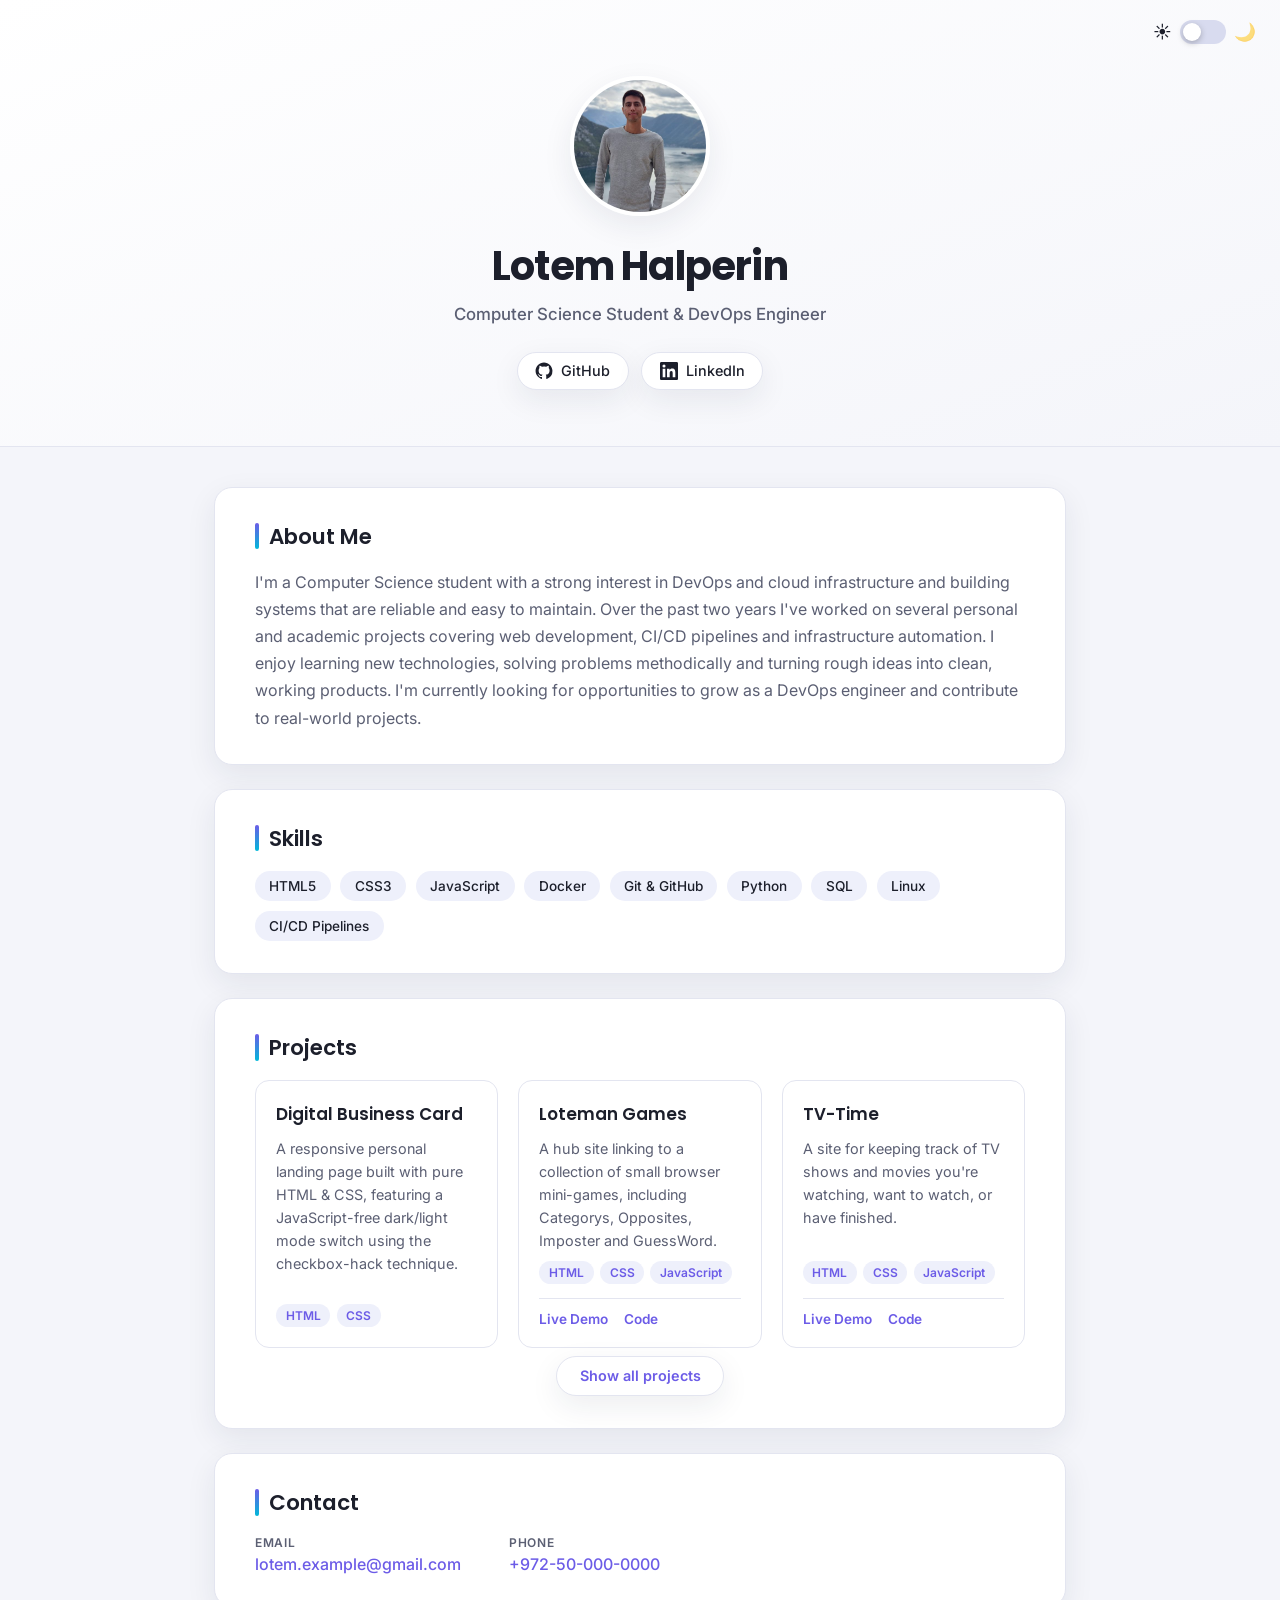
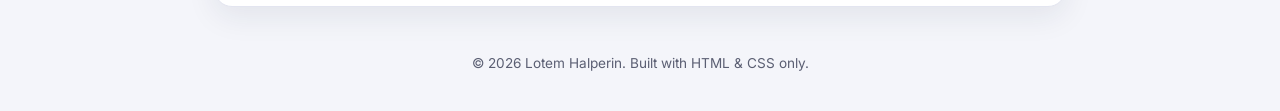
==== index.html @ c61ab8fe "init woww" ====
<!DOCTYPE html>
<html lang="en">
<head>
  <meta charset="UTF-8">
  <meta name="viewport" content="width=device-width, initial-scale=1.0">
  <title>Lotem Halperin | Digital Business Card</title>
  <meta name="description" content="Digital business card for Lotem Halperin, Computer Science student and DevOps Engineer.">
  <link rel="preconnect" href="https://fonts.googleapis.com">
  <link href="https://fonts.googleapis.com/css2?family=Poppins:wght@400;500;600;700&family=Inter:wght@400;500;600&display=swap" rel="stylesheet">
  <link rel="stylesheet" href="style.css">
</head>
<body>

  <!-- Pure-CSS theme switch: this checkbox drives every dark-mode rule via the ~ combinator below -->
  <input type="checkbox" id="theme-toggle" class="theme-toggle-input">

  <div class="site">

    <header class="hero">
      <div class="hero__toggle">
        <label for="theme-toggle" class="theme-switch" aria-label="Toggle dark mode">
          <span class="theme-switch__icon theme-switch__icon--sun">☀️</span>
          <span class="theme-switch__track"><span class="theme-switch__thumb"></span></span>
          <span class="theme-switch__icon theme-switch__icon--moon">🌙</span>
        </label>
      </div>

      <div class="hero__content">
        <img class="hero__photo" src="assets/profile.jpg" alt="Portrait of Lotem Halperin">
        <h1 class="hero__name">Lotem Halperin</h1>
        <p class="hero__title">Computer Science Student &amp; DevOps Engineer</p>

        <nav class="hero__socials" aria-label="Social links">
          <a class="social-btn" href="https://github.com/Loteman" target="_blank" rel="noopener noreferrer">
            <svg class="social-btn__icon" viewBox="0 0 24 24" fill="currentColor" aria-hidden="true"><path d="M12 .5C5.73.5.75 5.48.75 11.75c0 5.02 3.26 9.28 7.78 10.78.57.1.78-.25.78-.55 0-.27-.01-1.16-.02-2.11-3.16.69-3.83-1.34-3.83-1.34-.52-1.31-1.26-1.66-1.26-1.66-1.03-.7.08-.69.08-.69 1.14.08 1.74 1.17 1.74 1.17 1.01 1.74 2.65 1.24 3.3.95.1-.73.4-1.24.72-1.53-2.52-.29-5.17-1.26-5.17-5.6 0-1.24.44-2.24 1.17-3.03-.12-.29-.51-1.46.11-3.04 0 0 .96-.31 3.14 1.16a10.9 10.9 0 0 1 5.72 0c2.18-1.47 3.14-1.16 3.14-1.16.62 1.58.23 2.75.11 3.04.73.79 1.17 1.79 1.17 3.03 0 4.35-2.65 5.31-5.18 5.59.41.35.77 1.04.77 2.11 0 1.52-.01 2.75-.01 3.12 0 .3.2.66.79.55A11.26 11.26 0 0 0 23.25 11.75C23.25 5.48 18.27.5 12 .5Z"/></svg>
            <span>GitHub</span>
          </a>
          <a class="social-btn" href="https://www.linkedin.com/in/lotem-halperin-0811503b7/" target="_blank" rel="noopener noreferrer">
            <svg class="social-btn__icon" viewBox="0 0 24 24" fill="currentColor" aria-hidden="true"><path d="M20.45 20.45h-3.55v-5.57c0-1.33-.02-3.03-1.85-3.03-1.85 0-2.14 1.45-2.14 2.94v5.66H9.36V9h3.41v1.56h.05c.47-.9 1.63-1.85 3.36-1.85 3.6 0 4.27 2.37 4.27 5.45v6.29ZM5.34 7.43a2.06 2.06 0 1 1 0-4.12 2.06 2.06 0 0 1 0 4.12ZM7.12 20.45H3.56V9h3.56v11.45ZM22.22 0H1.77C.8 0 0 .78 0 1.75v20.5C0 23.22.8 24 1.77 24h20.45c.98 0 1.78-.78 1.78-1.75V1.75C24 .78 23.2 0 22.22 0Z"/></svg>
            <span>LinkedIn</span>
          </a>
        </nav>
      </div>
    </header>

    <main class="content">

      <section class="card" id="about" aria-labelledby="about-heading">
        <h2 id="about-heading" class="card__heading">About Me</h2>
        <p class="card__text">
          I'm a Computer Science student with a strong interest in DevOps and cloud infrastructure and
          building systems that are reliable and easy to maintain. Over the past two years I've worked on
          several personal and academic projects covering web development, CI/CD pipelines and
          infrastructure automation. I enjoy learning new technologies, solving problems methodically and
          turning rough ideas into clean, working products. I'm currently looking for opportunities to
          grow as a DevOps engineer and contribute to real-world projects.
        </p>
      </section>

      <section class="card" id="skills" aria-labelledby="skills-heading">
        <h2 id="skills-heading" class="card__heading">Skills</h2>
        <ul class="skills">
          <li class="skills__item">HTML5</li>
          <li class="skills__item">CSS3</li>
          <li class="skills__item">JavaScript</li>
          <li class="skills__item">Docker</li>
          <li class="skills__item">Git &amp; GitHub</li>
          <li class="skills__item">Python</li>
          <li class="skills__item">SQL</li>
          <li class="skills__item">Linux</li>
          <li class="skills__item">CI/CD Pipelines</li>
        </ul>
      </section>

      <section class="card" id="projects" aria-labelledby="projects-heading">
        <h2 id="projects-heading" class="card__heading">Projects</h2>
        <div class="projects">

          <article class="project">
            <h3 class="project__title">Digital Business Card</h3>
            <p class="project__desc">
              A responsive personal landing page built with pure HTML &amp; CSS, featuring a
              JavaScript-free dark/light mode switch using the checkbox-hack technique.
            </p>
            <p class="project__tags"><span>HTML</span><span>CSS</span></p>
          </article>

          <article class="project">
            <h3 class="project__title">Loteman Games</h3>
            <p class="project__desc">
              A hub site linking to a collection of small browser mini-games, including
              Categorys, Opposites, Imposter and GuessWord.
            </p>
            <p class="project__tags"><span>HTML</span><span>CSS</span><span>JavaScript</span></p>
            <p class="project__links">
              <a href="https://loteman.github.io/Loteman-Games" target="_blank" rel="noopener noreferrer">Live Demo</a>
              <a href="https://github.com/Loteman/Loteman-Games" target="_blank" rel="noopener noreferrer">Code</a>
            </p>
          </article>

          <article class="project">
            <h3 class="project__title">TV-Time</h3>
            <p class="project__desc">
              A site for keeping track of TV shows and movies you're watching, want to watch,
              or have finished.
            </p>
            <p class="project__tags"><span>HTML</span><span>CSS</span><span>JavaScript</span></p>
            <p class="project__links">
              <a href="https://loteman.github.io/TV-Time/" target="_blank" rel="noopener noreferrer">Live Demo</a>
              <a href="https://github.com/Loteman/TV-Time" target="_blank" rel="noopener noreferrer">Code</a>
            </p>
          </article>

        </div>

        <p class="section-footer">
          <a class="btn btn--outline" href="projects.html">Show all projects</a>
        </p>
      </section>

      <section class="card" id="contact" aria-labelledby="contact-heading">
        <h2 id="contact-heading" class="card__heading">Contact</h2>
        <ul class="contact">
          <li class="contact__item">
            <span class="contact__label">Email</span>
            <a href="mailto:lotem.example@gmail.com">lotem.example@gmail.com</a>
          </li>
          <li class="contact__item">
            <span class="contact__label">Phone</span>
            <a href="tel:+972500000000">+972-50-000-0000</a>
          </li>
        </ul>
      </section>

    </main>

    <footer class="footer">
      <p>&copy; 2026 Lotem Halperin. Built with HTML &amp; CSS only.</p>
    </footer>

  </div>

</body>
</html>
---- style.css ----
/* ==========================================================================
   Digital Business Card — external stylesheet
   HTML + CSS only, no JavaScript. Dark/light mode is driven purely by the
   hidden #theme-toggle checkbox using the "checkbox hack".
   ========================================================================== */

/* ---- Reset ---- */
* {
  box-sizing: border-box;
  margin: 0;
  padding: 0;
}

html {
  scroll-behavior: smooth;
}

img {
  max-width: 100%;
  display: block;
}

a {
  color: inherit;
  text-decoration: none;
}

ul {
  list-style: none;
}

body {
  font-family: 'Inter', system-ui, sans-serif;
}

/* ---- Theme tokens (light mode = default) ---- */
.site {
  --bg: #f4f5fa;
  --bg-alt: #ffffff;
  --text: #1c1f2b;
  --text-muted: #5b5f73;
  --accent: #6c5ce7;
  --accent-2: #00b8d9;
  --border: #e3e5f0;
  --shadow: 0 10px 30px rgba(31, 34, 63, 0.08);
  --chip-bg: #eef0fb;
  --toggle-track: #d8dbef;
  --toggle-thumb: #ffffff;

  background: var(--bg);
  color: var(--text);
  min-height: 100vh;
  transition: background 0.3s ease, color 0.3s ease;
}

/* ---- Dark mode overrides ---- */
.theme-toggle-input:checked ~ .site {
  --bg: #12131c;
  --bg-alt: #1a1c29;
  --text: #f2f3fa;
  --text-muted: #a8abc2;
  --accent: #9a8bff;
  --accent-2: #3fd6f0;
  --border: #2b2e42;
  --shadow: 0 10px 30px rgba(0, 0, 0, 0.4);
  --chip-bg: #232537;
  --toggle-track: #3a3d57;
  --toggle-thumb: #12131c;
}

/* Hide the raw checkbox but keep it accessible/focusable */
.theme-toggle-input {
  position: absolute;
  opacity: 0;
  width: 1px;
  height: 1px;
  overflow: hidden;
}

/* ==========================================================================
   Theme switch control
   ========================================================================== */

.hero__toggle {
  display: flex;
  justify-content: flex-end;
  padding: 1.25rem 1.5rem 0;
}

.theme-switch {
  display: inline-flex;
  align-items: center;
  gap: 0.5rem;
  cursor: pointer;
  user-select: none;
}

.theme-switch__icon {
  font-size: 1.1rem;
  line-height: 1;
  opacity: 0.6;
  transition: opacity 0.2s ease;
}

.theme-switch__track {
  position: relative;
  width: 46px;
  height: 24px;
  border-radius: 999px;
  background: var(--toggle-track);
  transition: background 0.3s ease;
}

.theme-switch__thumb {
  position: absolute;
  top: 3px;
  left: 3px;
  width: 18px;
  height: 18px;
  border-radius: 50%;
  background: var(--toggle-thumb);
  box-shadow: 0 2px 6px rgba(0, 0, 0, 0.25);
  transition: transform 0.3s ease;
}

.theme-toggle-input:checked ~ .site .theme-switch__thumb {
  transform: translateX(22px);
}

.theme-toggle-input:checked ~ .site .theme-switch__icon--moon {
  opacity: 1;
}

.theme-toggle-input:not(:checked) ~ .site .theme-switch__icon--sun {
  opacity: 1;
}

.theme-toggle-input:focus-visible ~ .site .theme-switch__track {
  outline: 2px solid var(--accent);
  outline-offset: 2px;
}

/* ==========================================================================
   Hero
   ========================================================================== */

.hero {
  background: linear-gradient(160deg, var(--bg-alt), var(--bg));
  border-bottom: 1px solid var(--border);
}

.hero__content {
  max-width: 720px;
  margin: 0 auto;
  padding: 1.5rem 1.5rem 3rem;
  text-align: center;
  display: flex;
  flex-direction: column;
  align-items: center;
}

.hero__photo {
  width: 140px;
  height: 140px;
  border-radius: 50%;
  object-fit: cover;
  box-shadow: var(--shadow);
  border: 4px solid var(--bg-alt);
  margin-bottom: 1.25rem;
}

.hero__name {
  font-family: 'Poppins', 'Inter', sans-serif;
  font-size: clamp(1.75rem, 4vw, 2.5rem);
  font-weight: 700;
  letter-spacing: -0.02em;
}

.hero__title {
  margin-top: 0.5rem;
  font-size: 1.05rem;
  font-weight: 500;
  color: var(--text-muted);
}

.hero__socials {
  display: flex;
  flex-wrap: wrap;
  justify-content: center;
  gap: 0.75rem;
  margin-top: 1.75rem;
}

.social-btn {
  display: inline-flex;
  align-items: center;
  gap: 0.5rem;
  padding: 0.55rem 1.1rem;
  border-radius: 999px;
  background: var(--bg-alt);
  border: 1px solid var(--border);
  font-weight: 500;
  font-size: 0.9rem;
  box-shadow: var(--shadow);
  transition: transform 0.2s ease, border-color 0.2s ease;
}

.social-btn:hover,
.social-btn:focus-visible {
  transform: translateY(-2px);
  border-color: var(--accent);
}

.social-btn__icon {
  width: 18px;
  height: 18px;
}

/* ==========================================================================
   Content sections
   ========================================================================== */

.content {
  max-width: 900px;
  margin: 0 auto;
  padding: 2.5rem 1.5rem 1rem;
  display: flex;
  flex-direction: column;
  gap: 1.5rem;
}

.card {
  background: var(--bg-alt);
  border: 1px solid var(--border);
  border-radius: 18px;
  padding: 1.75rem 2rem;
  box-shadow: var(--shadow);
}

.card__heading {
  font-family: 'Poppins', 'Inter', sans-serif;
  font-size: 1.35rem;
  font-weight: 600;
  margin-bottom: 1rem;
  position: relative;
  padding-left: 0.9rem;
}

.card__heading::before {
  content: "";
  position: absolute;
  left: 0;
  top: 0.15em;
  bottom: 0.15em;
  width: 4px;
  border-radius: 999px;
  background: linear-gradient(180deg, var(--accent), var(--accent-2));
}

.card__text {
  color: var(--text-muted);
  line-height: 1.7;
  font-size: 1rem;
}

/* ---- Skills ---- */

.skills {
  display: flex;
  flex-wrap: wrap;
  gap: 0.6rem;
}

.skills__item {
  background: var(--chip-bg);
  color: var(--text);
  padding: 0.45rem 0.9rem;
  border-radius: 999px;
  font-size: 0.85rem;
  font-weight: 500;
}

/* ---- Projects ---- */

.projects {
  display: grid;
  grid-template-columns: repeat(auto-fit, minmax(220px, 1fr));
  gap: 1.25rem;
}

.project {
  border: 1px solid var(--border);
  border-radius: 14px;
  padding: 1.25rem;
  display: flex;
  flex-direction: column;
  gap: 0.6rem;
  transition: transform 0.2s ease, box-shadow 0.2s ease;
}

.project:hover {
  transform: translateY(-3px);
  box-shadow: var(--shadow);
}

.project__title {
  font-family: 'Poppins', 'Inter', sans-serif;
  font-size: 1.05rem;
  font-weight: 600;
}

.project__desc {
  color: var(--text-muted);
  font-size: 0.9rem;
  line-height: 1.6;
  flex: 1;
}

.project__tags {
  display: flex;
  flex-wrap: wrap;
  gap: 0.4rem;
}

.project__tags span {
  background: var(--chip-bg);
  color: var(--accent);
  font-size: 0.75rem;
  font-weight: 600;
  padding: 0.25rem 0.6rem;
  border-radius: 999px;
}

.project__links {
  display: flex;
  flex-wrap: wrap;
  gap: 1rem;
  margin-top: 0.25rem;
  border-top: 1px solid var(--border);
  padding-top: 0.75rem;
}

.project__links a {
  font-size: 0.85rem;
  font-weight: 600;
  color: var(--accent);
}

.project__links a:hover,
.project__links a:focus-visible {
  text-decoration: underline;
}

/* ---- Buttons ---- */

.section-footer {
  display: flex;
  justify-content: center;
  margin-top: 0.5rem;
}

.btn {
  display: inline-flex;
  align-items: center;
  gap: 0.4rem;
  padding: 0.65rem 1.4rem;
  border-radius: 999px;
  font-weight: 600;
  font-size: 0.9rem;
  transition: transform 0.2s ease, border-color 0.2s ease;
}

.btn:hover,
.btn:focus-visible {
  transform: translateY(-2px);
}

.btn--outline {
  background: var(--bg-alt);
  color: var(--accent);
  border: 1px solid var(--border);
  box-shadow: var(--shadow);
}

.btn--outline:hover,
.btn--outline:focus-visible {
  border-color: var(--accent);
}

/* ---- Page top bar (used on secondary pages, e.g. projects.html) ---- */

.page-topbar {
  max-width: 900px;
  margin: 0 auto;
  padding: 1.5rem 1.5rem 0;
  display: flex;
  align-items: center;
  justify-content: space-between;
  gap: 1rem;
}

.page-hero {
  max-width: 900px;
  margin: 0 auto;
  padding: 1.25rem 1.5rem 2rem;
}

.page-hero__title {
  font-family: 'Poppins', 'Inter', sans-serif;
  font-size: clamp(1.6rem, 4vw, 2.1rem);
  font-weight: 700;
  letter-spacing: -0.02em;
}

.page-hero__subtitle {
  margin-top: 0.4rem;
  color: var(--text-muted);
  font-size: 1rem;
}

/* ---- Contact ---- */

.contact {
  display: flex;
  flex-wrap: wrap;
  gap: 1.5rem;
}

.contact__item {
  display: flex;
  flex-direction: column;
  gap: 0.25rem;
}

.contact__label {
  font-size: 0.75rem;
  text-transform: uppercase;
  letter-spacing: 0.06em;
  color: var(--text-muted);
  font-weight: 600;
}

.contact__item a {
  font-weight: 500;
  color: var(--accent);
}

.contact__item a:hover,
.contact__item a:focus-visible {
  text-decoration: underline;
}

/* ---- Footer ---- */

.footer {
  text-align: center;
  padding: 2rem 1.5rem 2.5rem;
  color: var(--text-muted);
  font-size: 0.85rem;
}

/* ==========================================================================
   Responsive breakpoints
   ========================================================================== */

@media (min-width: 640px) {
  .contact {
    gap: 3rem;
  }
}

@media (min-width: 768px) {
  .hero__content {
    padding: 2rem 1.5rem 3.5rem;
  }

  .card {
    padding: 2rem 2.5rem;
  }
}

@media (max-width: 480px) {
  .hero__photo {
    width: 110px;
    height: 110px;
  }

  .card {
    padding: 1.5rem;
    border-radius: 14px;
  }

  .social-btn span {
    display: none;
  }

  .social-btn {
    padding: 0.6rem;
  }
}
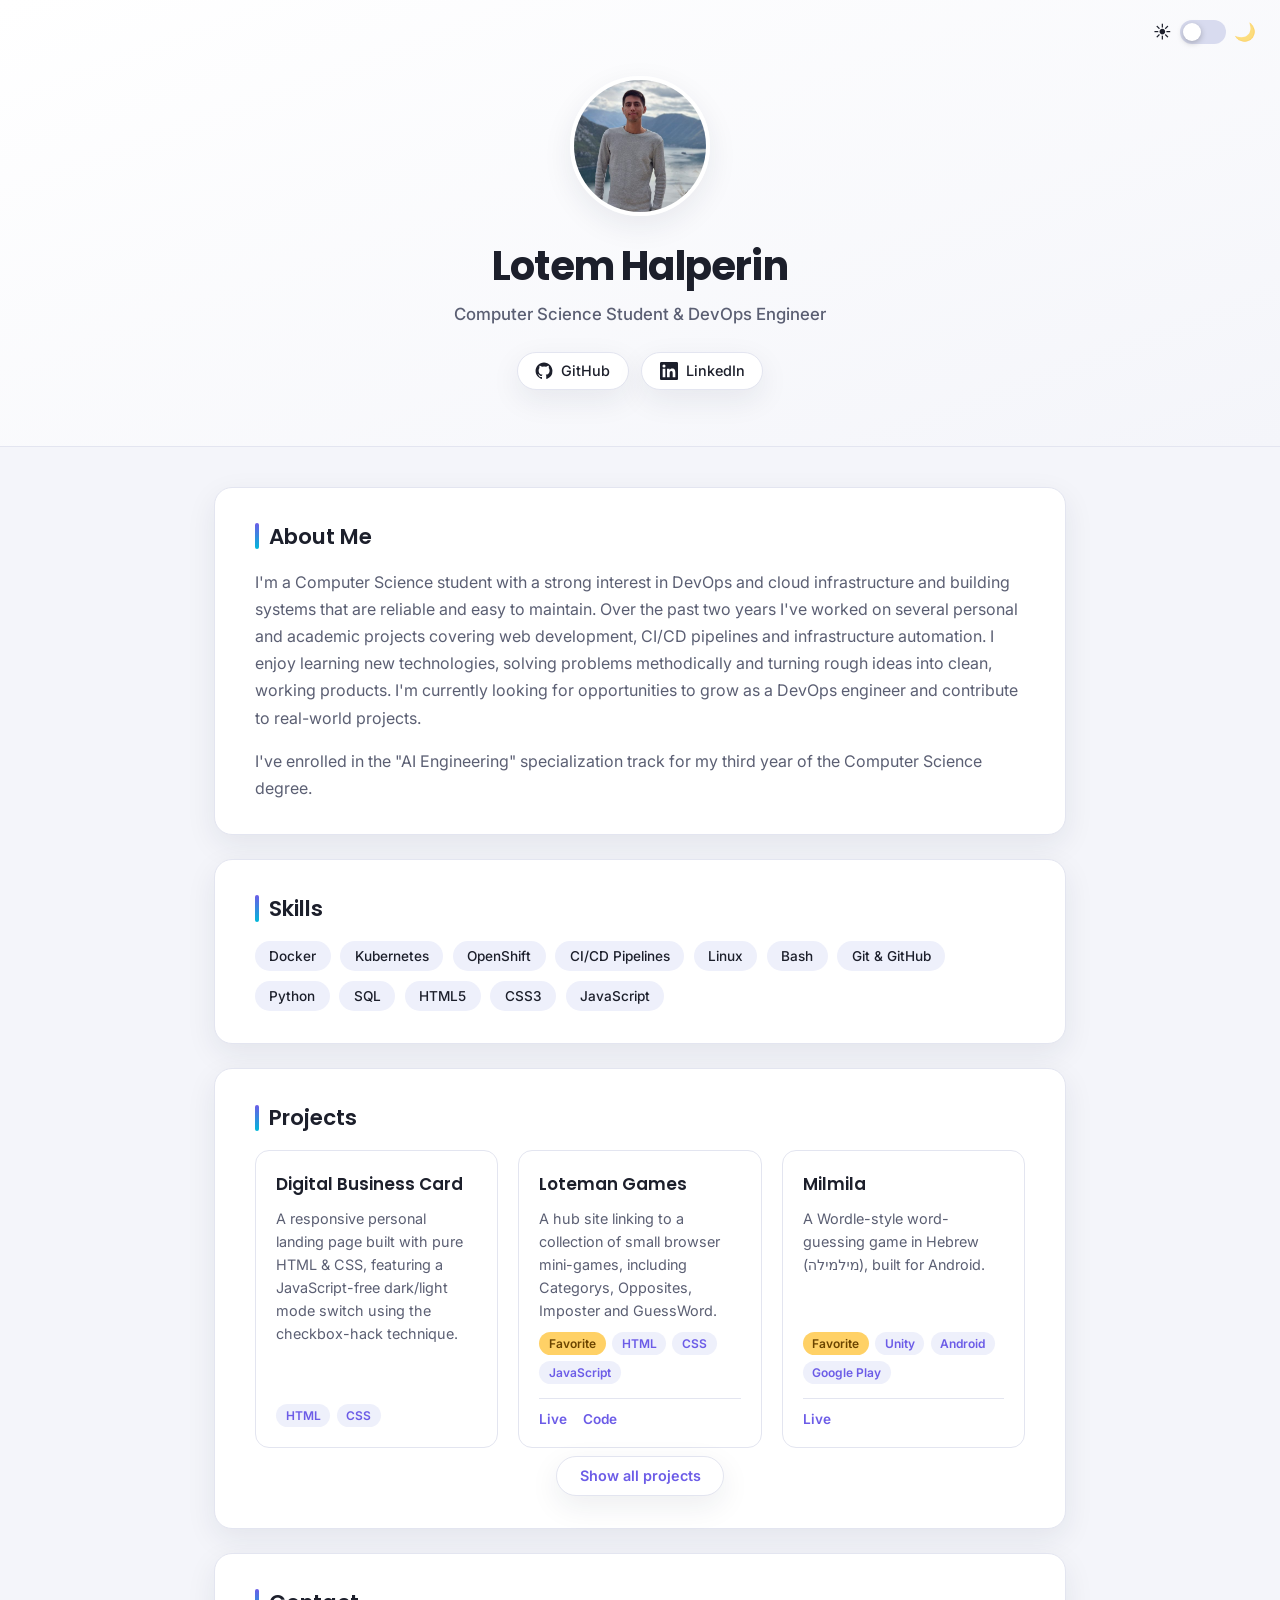
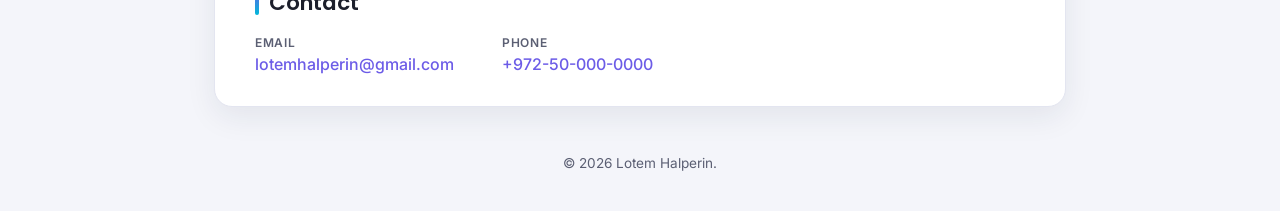
==== commit 3560c06c: "little updates update description & projects" ====
--- a/index.html
+++ b/index.html
@@ -55,20 +55,27 @@
           turning rough ideas into clean, working products. I'm currently looking for opportunities to
           grow as a DevOps engineer and contribute to real-world projects.
         </p>
+        <p class="card__text">
+          I've enrolled in the "AI Engineering" specialization track for my third year of the
+          Computer Science degree.
+        </p>
       </section>
 
       <section class="card" id="skills" aria-labelledby="skills-heading">
         <h2 id="skills-heading" class="card__heading">Skills</h2>
         <ul class="skills">
+          <li class="skills__item">Docker</li>
+          <li class="skills__item">Kubernetes</li>
+          <li class="skills__item">OpenShift</li>
+          <li class="skills__item">CI/CD Pipelines</li>
+          <li class="skills__item">Linux</li>
+          <li class="skills__item">Bash</li>
+          <li class="skills__item">Git &amp; GitHub</li>
+          <li class="skills__item">Python</li>
+          <li class="skills__item">SQL</li>
           <li class="skills__item">HTML5</li>
           <li class="skills__item">CSS3</li>
           <li class="skills__item">JavaScript</li>
-          <li class="skills__item">Docker</li>
-          <li class="skills__item">Git &amp; GitHub</li>
-          <li class="skills__item">Python</li>
-          <li class="skills__item">SQL</li>
-          <li class="skills__item">Linux</li>
-          <li class="skills__item">CI/CD Pipelines</li>
         </ul>
       </section>
 
@@ -91,23 +98,21 @@
               A hub site linking to a collection of small browser mini-games, including
               Categorys, Opposites, Imposter and GuessWord.
             </p>
-            <p class="project__tags"><span>HTML</span><span>CSS</span><span>JavaScript</span></p>
+            <p class="project__tags"><span class="tag--favorite">Favorite</span><span>HTML</span><span>CSS</span><span>JavaScript</span></p>
             <p class="project__links">
-              <a href="https://loteman.github.io/Loteman-Games" target="_blank" rel="noopener noreferrer">Live Demo</a>
+              <a href="https://loteman.github.io/Loteman-Games" target="_blank" rel="noopener noreferrer">Live</a>
               <a href="https://github.com/Loteman/Loteman-Games" target="_blank" rel="noopener noreferrer">Code</a>
             </p>
           </article>
 
           <article class="project">
-            <h3 class="project__title">TV-Time</h3>
+            <h3 class="project__title">Milmila</h3>
             <p class="project__desc">
-              A site for keeping track of TV shows and movies you're watching, want to watch,
-              or have finished.
+              A Wordle-style word-guessing game in Hebrew (&#1502;&#1497;&#1500;&#1502;&#1497;&#1500;&#1492;), built for Android.
             </p>
-            <p class="project__tags"><span>HTML</span><span>CSS</span><span>JavaScript</span></p>
+            <p class="project__tags"><span class="tag--favorite">Favorite</span><span>Unity</span><span>Android</span><span>Google Play</span></p>
             <p class="project__links">
-              <a href="https://loteman.github.io/TV-Time/" target="_blank" rel="noopener noreferrer">Live Demo</a>
-              <a href="https://github.com/Loteman/TV-Time" target="_blank" rel="noopener noreferrer">Code</a>
+              <a href="https://play.google.com/store/apps/details?id=io.lotemangames.com.unity.template.mobile2D&amp;hl=he" target="_blank" rel="noopener noreferrer">Live</a>
             </p>
           </article>
 
@@ -123,7 +128,7 @@
         <ul class="contact">
           <li class="contact__item">
             <span class="contact__label">Email</span>
-            <a href="mailto:lotem.example@gmail.com">lotem.example@gmail.com</a>
+            <a href="mailto:lotemhalperin@gmail.com">lotemhalperin@gmail.com</a>
           </li>
           <li class="contact__item">
             <span class="contact__label">Phone</span>
@@ -135,7 +140,7 @@
     </main>
 
     <footer class="footer">
-      <p>&copy; 2026 Lotem Halperin. Built with HTML &amp; CSS only.</p>
+      <p>&copy; 2026 Lotem Halperin.</p>
     </footer>
 
   </div>
--- a/style.css
+++ b/style.css
@@ -263,6 +263,10 @@
   font-size: 1rem;
 }
 
+.card__text + .card__text {
+  margin-top: 1rem;
+}
+
 /* ---- Skills ---- */
 
 .skills {
@@ -329,6 +333,11 @@
   font-weight: 600;
   padding: 0.25rem 0.6rem;
   border-radius: 999px;
+}
+
+.project__tags .tag--favorite {
+  background: #ffd166;
+  color: #6b4400;
 }
 
 .project__links {
